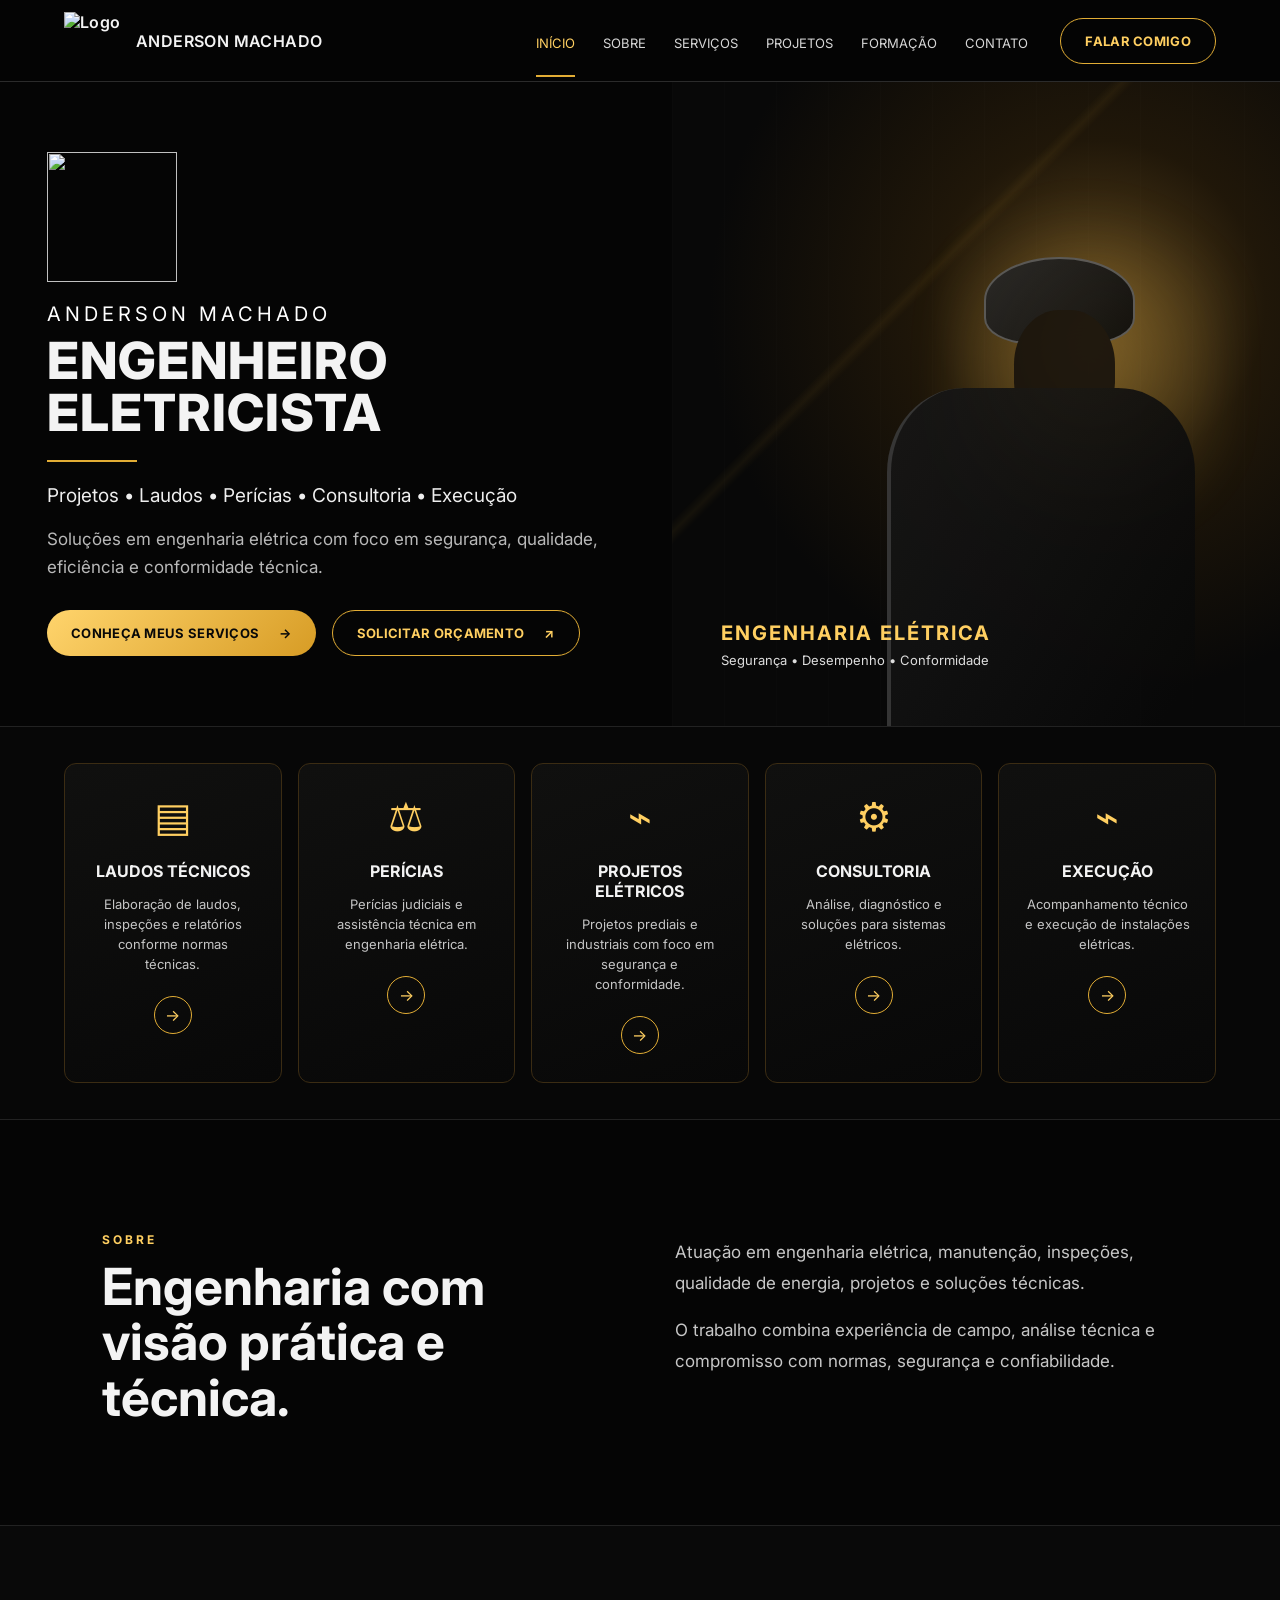
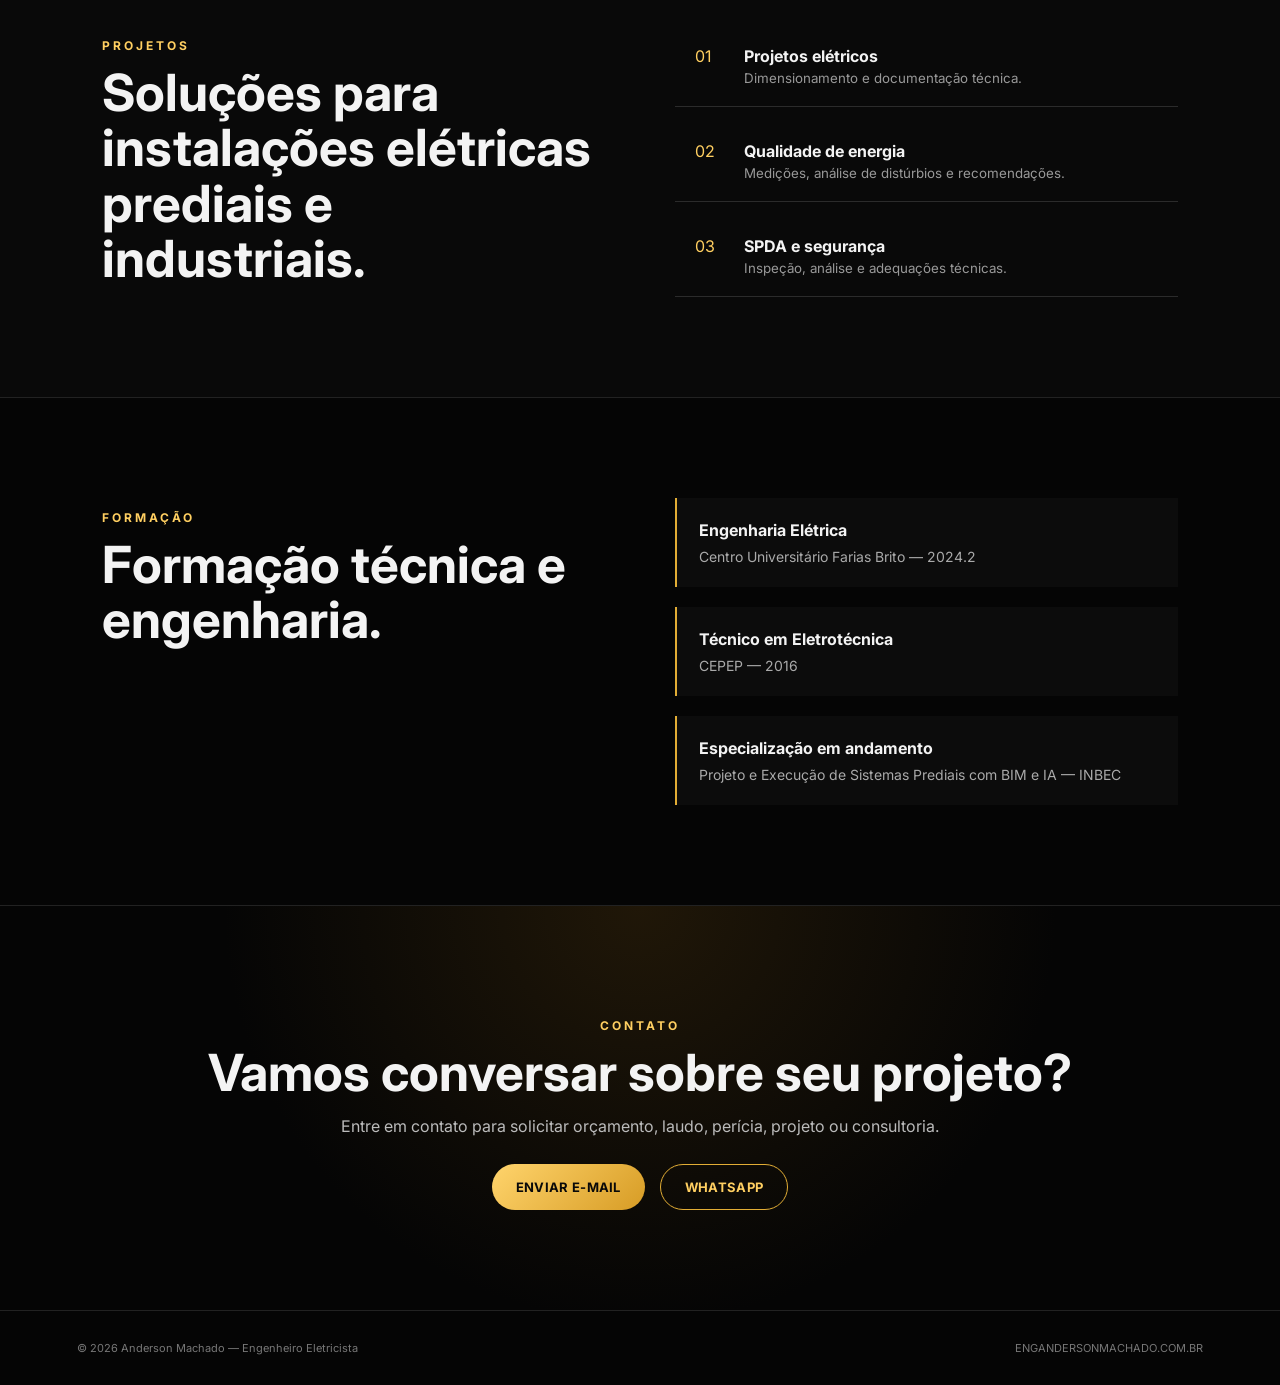
==== index.html @ fdffccc0 "Update index.html" ====
<!doctype html>
<html lang="pt-BR">
<head>
  <meta charset="utf-8">
  <meta name="viewport" content="width=device-width, initial-scale=1">
  <meta name="theme-color" content="#050505">
  <meta name="description" content="Anderson Machado — Engenheiro Eletricista. Projetos, laudos, perícias, consultoria e execução em engenharia elétrica.">
  <title>Anderson Machado | Engenheiro Eletricista</title>
  <link rel="icon" href="assets/logo-dourada.png">
  <link rel="stylesheet" href="style.css">
</head>
<body>
<header class="topbar">
  <a class="brand" href="#inicio" aria-label="Anderson Machado - início">
    <img src="assets/logo-dourada.png" alt="Logo Anderson Machado">
    <span>ANDERSON MACHADO</span>
  </a>
  <nav class="nav" aria-label="Navegação principal">
    <a class="active" href="#inicio">INÍCIO</a>
    <a href="#sobre">SOBRE</a>
    <a href="#servicos">SERVIÇOS</a>
    <a href="#projetos">PROJETOS</a>
    <a href="#formacao">FORMAÇÃO</a>
    <a href="#contato">CONTATO</a>
  </nav>
  <a class="contact-btn" href="#contato">FALAR COMIGO</a>
</header>

<main>
<section id="inicio" class="hero">
  <div class="hero-content">
    <img class="hero-logo" src="assets/logo-dourada.png" alt="">
    <p class="eyebrow">ANDERSON MACHADO</p>
    <h1>ENGENHEIRO ELETRICISTA</h1>
    <div class="gold-line"></div>
    <p class="services-line">Projetos • Laudos • Perícias • Consultoria • Execução</p>
    <p class="intro">Soluções em engenharia elétrica com foco em segurança, qualidade, eficiência e conformidade técnica.</p>
    <div class="actions">
      <a class="btn primary" href="#servicos">CONHEÇA MEUS SERVIÇOS <span>→</span></a>
      <a class="btn outline" href="#contato">SOLICITAR ORÇAMENTO <span>↗</span></a>
    </div>
  </div>
  <div class="hero-visual" aria-label="Engenharia elétrica">
    <div class="visual-overlay"></div>
    <div class="panel-glow"></div>
    <div class="engineer-silhouette">
      <div class="helmet"></div>
      <div class="head"></div>
      <div class="body"></div>
    </div>
    <div class="visual-caption">
      <strong>ENGENHARIA ELÉTRICA</strong>
      <span>Segurança • Desempenho • Conformidade</span>
    </div>
  </div>
</section>

<section id="servicos" class="cards-section">
  <div class="service-card">
    <div class="icon">▤</div>
    <h3>LAUDOS TÉCNICOS</h3>
    <p>Elaboração de laudos, inspeções e relatórios conforme normas técnicas.</p>
    <a href="#contato" aria-label="Solicitar laudo">→</a>
  </div>
  <div class="service-card">
    <div class="icon">⚖</div>
    <h3>PERÍCIAS</h3>
    <p>Perícias judiciais e assistência técnica em engenharia elétrica.</p>
    <a href="#contato" aria-label="Solicitar perícia">→</a>
  </div>
  <div class="service-card">
    <div class="icon">⌁</div>
    <h3>PROJETOS ELÉTRICOS</h3>
    <p>Projetos prediais e industriais com foco em segurança e conformidade.</p>
    <a href="#projetos" aria-label="Ver projetos">→</a>
  </div>
  <div class="service-card">
    <div class="icon">⚙</div>
    <h3>CONSULTORIA</h3>
    <p>Análise, diagnóstico e soluções para sistemas elétricos.</p>
    <a href="#contato" aria-label="Solicitar consultoria">→</a>
  </div>
  <div class="service-card">
    <div class="icon">⌁</div>
    <h3>EXECUÇÃO</h3>
    <p>Acompanhamento técnico e execução de instalações elétricas.</p>
    <a href="#contato" aria-label="Solicitar execução">→</a>
  </div>
</section>

<section id="sobre" class="section">
  <div>
    <p class="section-label">SOBRE</p>
    <h2>Engenharia com visão prática e técnica.</h2>
  </div>
  <div class="section-copy">
    <p>Atuação em engenharia elétrica, manutenção, inspeções, qualidade de energia, projetos e soluções técnicas.</p>
    <p>O trabalho combina experiência de campo, análise técnica e compromisso com normas, segurança e confiabilidade.</p>
  </div>
</section>

<section id="projetos" class="section dark-section">
  <div>
    <p class="section-label">PROJETOS</p>
    <h2>Soluções para instalações elétricas prediais e industriais.</h2>
  </div>
  <div class="project-list">
    <div><span>01</span><strong>Projetos elétricos</strong><small>Dimensionamento e documentação técnica.</small></div>
    <div><span>02</span><strong>Qualidade de energia</strong><small>Medições, análise de distúrbios e recomendações.</small></div>
    <div><span>03</span><strong>SPDA e segurança</strong><small>Inspeção, análise e adequações técnicas.</small></div>
  </div>
</section>

<section id="formacao" class="section">
  <div>
    <p class="section-label">FORMAÇÃO</p>
    <h2>Formação técnica e engenharia.</h2>
  </div>
  <div class="timeline">
    <div><b>Engenharia Elétrica</b><span>Centro Universitário Farias Brito — 2024.2</span></div>
    <div><b>Técnico em Eletrotécnica</b><span>CEPEP — 2016</span></div>
    <div><b>Especialização em andamento</b><span>Projeto e Execução de Sistemas Prediais com BIM e IA — INBEC</span></div>
  </div>
</section>

<section id="contato" class="contact-section">
  <p class="section-label">CONTATO</p>
  <h2>Vamos conversar sobre seu projeto?</h2>
  <p>Entre em contato para solicitar orçamento, laudo, perícia, projeto ou consultoria.</p>
  <div class="contact-actions">
    <a class="btn primary" href="mailto:contato@engandersonmachado.com.br">ENVIAR E-MAIL</a>
    <a class="btn outline" href="https://wa.me/5585999999999" target="_blank" rel="noopener">WHATSAPP</a>
  </div>
</section>
</main>

<footer>
  <span>© 2026 Anderson Machado — Engenheiro Eletricista</span>
  <span>ENGANDERSONMACHADO.COM.BR</span>
</footer>
</body>
</html>
---- style.css ----
@import url('https://fonts.googleapis.com/css2?family=Inter:wght@400;500;600;700;800&display=swap');
:root{--bg:#050505;--panel:#0c0c0c;--gold:#e2ad35;--gold2:#ffcf61;--text:#f3f3f3;--muted:#b9b9b9;--border:#3a2c13}
*{box-sizing:border-box}html{scroll-behavior:smooth}body{margin:0;background:var(--bg);color:var(--text);font-family:Inter,Arial,sans-serif}
a{color:inherit;text-decoration:none}.topbar{position:sticky;top:0;z-index:10;height:82px;display:flex;align-items:center;gap:32px;padding:0 5%;background:rgba(5,5,5,.94);border-bottom:1px solid #2b2b2b;backdrop-filter:blur(12px)}
.brand{display:flex;align-items:center;gap:14px;font-weight:600;letter-spacing:.4px;white-space:nowrap}.brand img{width:58px;height:58px;object-fit:contain}.nav{display:flex;gap:28px;margin-left:auto}.nav a{font-size:13px;color:#d7d7d7;padding:31px 0 24px;border-bottom:2px solid transparent}.nav a:hover,.nav .active{color:var(--gold2);border-color:var(--gold)}
.contact-btn,.btn{border:1px solid var(--gold);border-radius:28px;padding:14px 24px;font-weight:700;font-size:13px;letter-spacing:.3px}.contact-btn{color:var(--gold2);white-space:nowrap}
.hero{min-height:640px;display:grid;grid-template-columns:1.05fr .95fr;border-bottom:1px solid #222}.hero-content{padding:70px 7%;display:flex;flex-direction:column;justify-content:center}.hero-logo{width:130px;height:130px;object-fit:contain;margin-bottom:20px}.eyebrow{font-size:20px;letter-spacing:4px;margin:0 0 8px;color:#fff}.hero h1{font-size:clamp(34px,4vw,60px);line-height:1.02;margin:0;font-weight:800;letter-spacing:1px}.gold-line{width:90px;height:2px;background:var(--gold);margin:22px 0}.services-line{font-size:19px;margin:0 0 18px;color:#eee}.intro{max-width:650px;font-size:17px;line-height:1.65;color:var(--muted);margin:0}.actions{display:flex;gap:16px;margin-top:28px;flex-wrap:wrap}.btn{display:inline-flex;align-items:center;gap:20px}.btn.primary{background:linear-gradient(135deg,#ffd46c,#d79c25);color:#090909;border:none}.btn.outline{color:var(--gold2)}
.hero-visual{position:relative;overflow:hidden;background:radial-gradient(circle at 70% 35%,#5a431c 0,#201709 28%,#080808 65%);min-height:640px}.hero-visual:before{content:"";position:absolute;inset:0;background:linear-gradient(135deg,transparent 35%,rgba(226,173,53,.18) 36%,transparent 37%),linear-gradient(90deg,rgba(255,255,255,.03) 1px,transparent 1px);background-size:auto,52px 52px;opacity:.35}.panel-glow{position:absolute;width:46%;height:70%;right:9%;top:10%;background:radial-gradient(circle,rgba(255,199,77,.3),transparent 65%);filter:blur(20px)}.engineer-silhouette{position:absolute;right:14%;bottom:0;width:55%;height:75%;opacity:.9}.helmet{position:absolute;right:18%;top:3%;width:45%;height:18%;border-radius:50% 50% 30% 30%;background:linear-gradient(135deg,#292929,#0b0b0b);border:2px solid #5c5c5c}.head{position:absolute;right:24%;top:14%;width:30%;height:25%;border-radius:45% 45% 40% 40%;background:#17120c}.body{position:absolute;right:0;bottom:0;width:92%;height:70%;border-radius:25% 25% 0 0;background:linear-gradient(120deg,#171717,#080808);border-left:4px solid #3a3a3a}.visual-caption{position:absolute;left:8%;bottom:9%;display:flex;flex-direction:column;gap:7px}.visual-caption strong{font-size:20px;color:var(--gold2);letter-spacing:2px}.visual-caption span{color:#ddd;font-size:13px}
.cards-section{display:grid;grid-template-columns:repeat(5,1fr);gap:16px;padding:36px 5%;background:#070707}.service-card{position:relative;min-height:245px;padding:28px 24px;border:1px solid #3b2c13;border-radius:12px;background:linear-gradient(160deg,#10100f,#080808);text-align:center}.icon{font-size:40px;color:var(--gold2);margin-bottom:20px}.service-card h3{font-size:16px;margin:0 0 12px}.service-card p{font-size:13px;line-height:1.55;color:#c5c5c5}.service-card>a{display:flex;width:38px;height:38px;border:1px solid var(--gold);border-radius:50%;align-items:center;justify-content:center;margin:22px auto 0;color:var(--gold2)}
.section{display:grid;grid-template-columns:1fr 1fr;gap:70px;padding:100px 8%;border-top:1px solid #222}.section h2,.contact-section h2{font-size:clamp(30px,4vw,52px);line-height:1.08;margin:0}.section-label{color:var(--gold2);letter-spacing:3px;font-size:12px;font-weight:700}.section-copy{color:#c7c7c7;line-height:1.8;font-size:17px}.dark-section{background:#090909}.project-list{display:grid;gap:14px}.project-list>div{display:grid;grid-template-columns:45px 1fr;gap:4px;padding:20px;border-bottom:1px solid #2b2b2b}.project-list span{color:var(--gold2)}.project-list small{grid-column:2;color:#999}.timeline{display:grid;gap:20px}.timeline div{padding:22px;border-left:2px solid var(--gold);background:#0c0c0c}.timeline b,.timeline span{display:block}.timeline span{color:#aaa;margin-top:8px;font-size:14px}
.contact-section{text-align:center;padding:100px 8%;background:radial-gradient(circle at 50% 0,#201708,transparent 55%);border-top:1px solid #222}.contact-section>p:not(.section-label){color:#bbb}.contact-actions{display:flex;justify-content:center;gap:15px;margin-top:28px;flex-wrap:wrap}
footer{display:flex;justify-content:space-between;gap:20px;padding:30px 6%;font-size:11px;color:#777;border-top:1px solid #222}
@media(max-width:1050px){.nav{gap:14px}.cards-section{grid-template-columns:repeat(2,1fr)}.hero{grid-template-columns:1fr}.hero-visual{min-height:430px}.hero-content{padding:60px 8%}}
@media(max-width:700px){.topbar{height:70px;padding:0 18px}.brand span{font-size:13px}.brand img{width:45px;height:45px}.nav{display:none}.contact-btn{margin-left:auto;padding:11px 14px;font-size:11px}.hero-content{padding:48px 24px}.hero-logo{width:90px;height:90px}.services-line{font-size:16px}.intro{font-size:15px}.hero-visual{min-height:350px}.cards-section{grid-template-columns:1fr;padding:24px 18px}.section{grid-template-columns:1fr;gap:30px;padding:70px 24px}.section h2,.contact-section h2{font-size:34px}footer{flex-direction:column;text-align:center}}
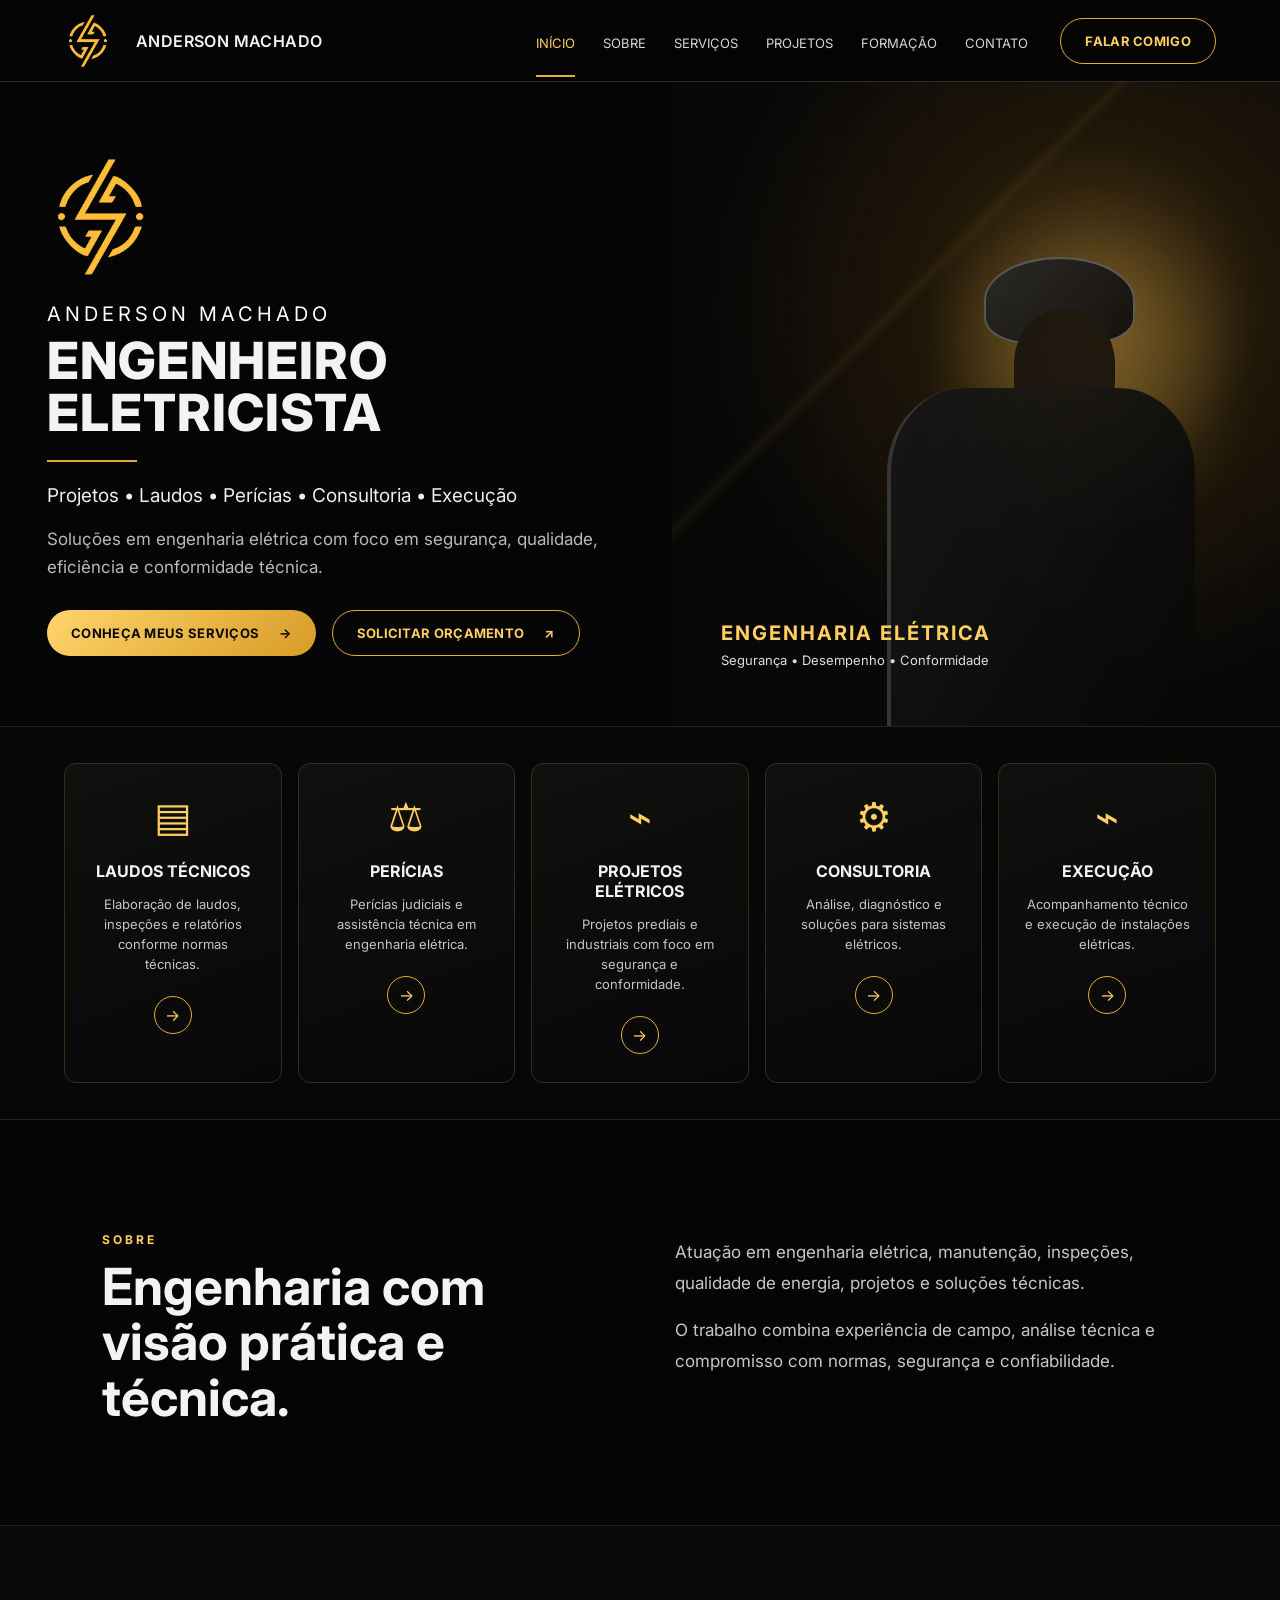
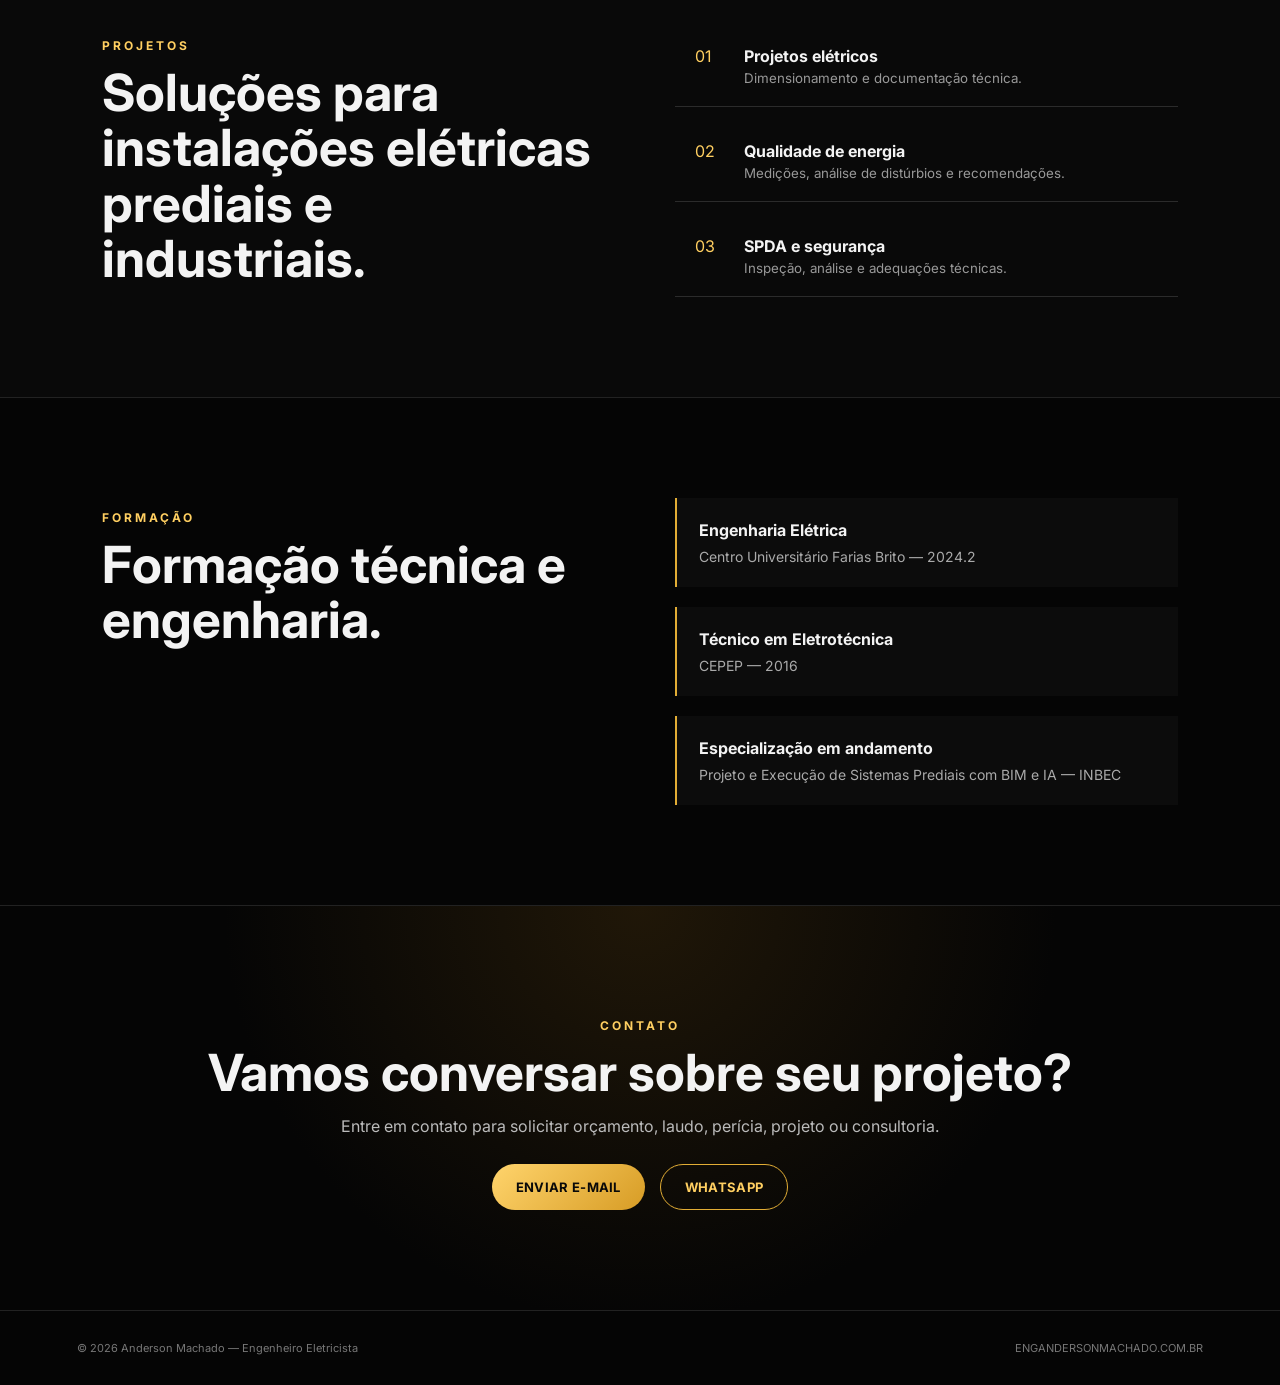
==== commit 4b747ac0: "Update index.html" ====
--- a/index.html
+++ b/index.html
@@ -6,13 +6,13 @@
   <meta name="theme-color" content="#050505">
   <meta name="description" content="Anderson Machado — Engenheiro Eletricista. Projetos, laudos, perícias, consultoria e execução em engenharia elétrica.">
   <title>Anderson Machado | Engenheiro Eletricista</title>
-  <link rel="icon" href="assets/logo-dourada.png">
+  <link rel="icon" href="logo-dourada.png">
   <link rel="stylesheet" href="style.css">
 </head>
 <body>
 <header class="topbar">
   <a class="brand" href="#inicio" aria-label="Anderson Machado - início">
-    <img src="assets/logo-dourada.png" alt="Logo Anderson Machado">
+    <img src="logo-dourada.png" alt="Logo Anderson Machado">
     <span>ANDERSON MACHADO</span>
   </a>
   <nav class="nav" aria-label="Navegação principal">
@@ -29,7 +29,7 @@
 <main>
 <section id="inicio" class="hero">
   <div class="hero-content">
-    <img class="hero-logo" src="assets/logo-dourada.png" alt="">
+    <img class="hero-logo" src="logo-dourada.png" alt="">
     <p class="eyebrow">ANDERSON MACHADO</p>
     <h1>ENGENHEIRO ELETRICISTA</h1>
     <div class="gold-line"></div>
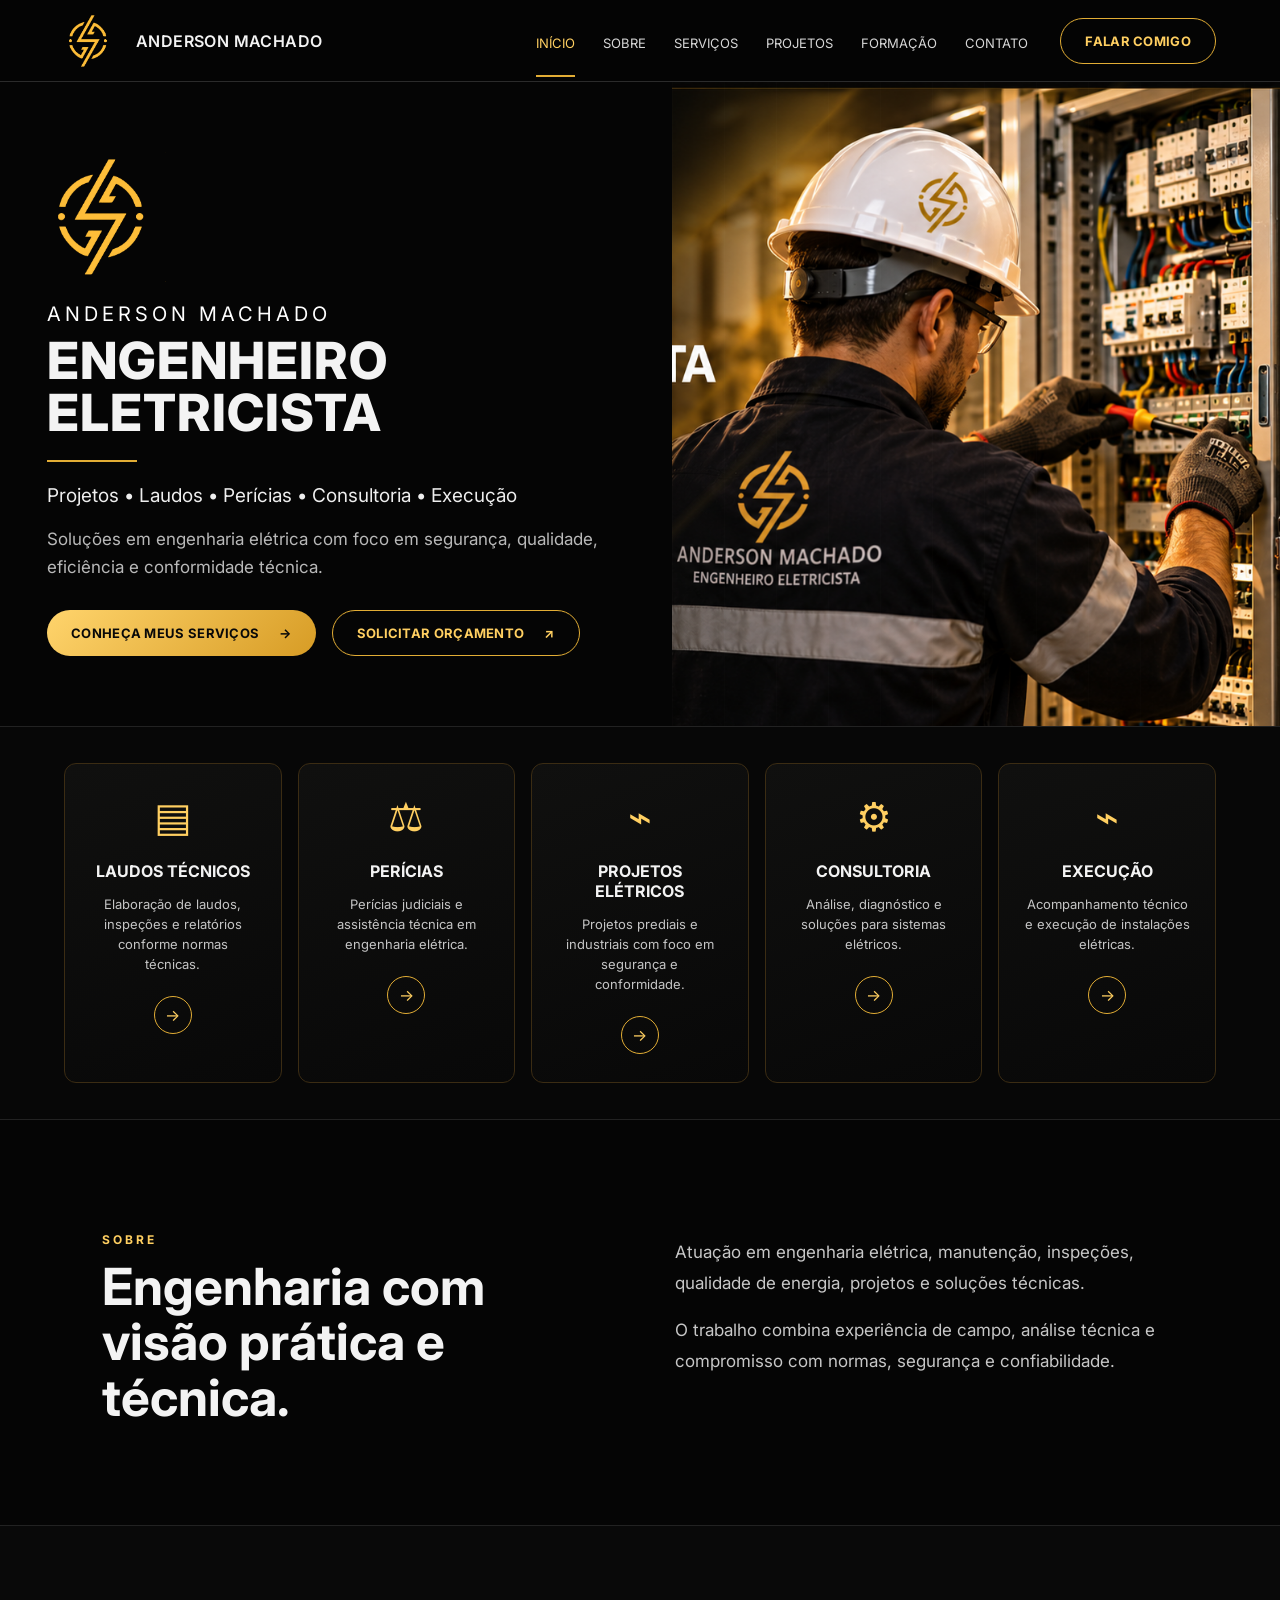
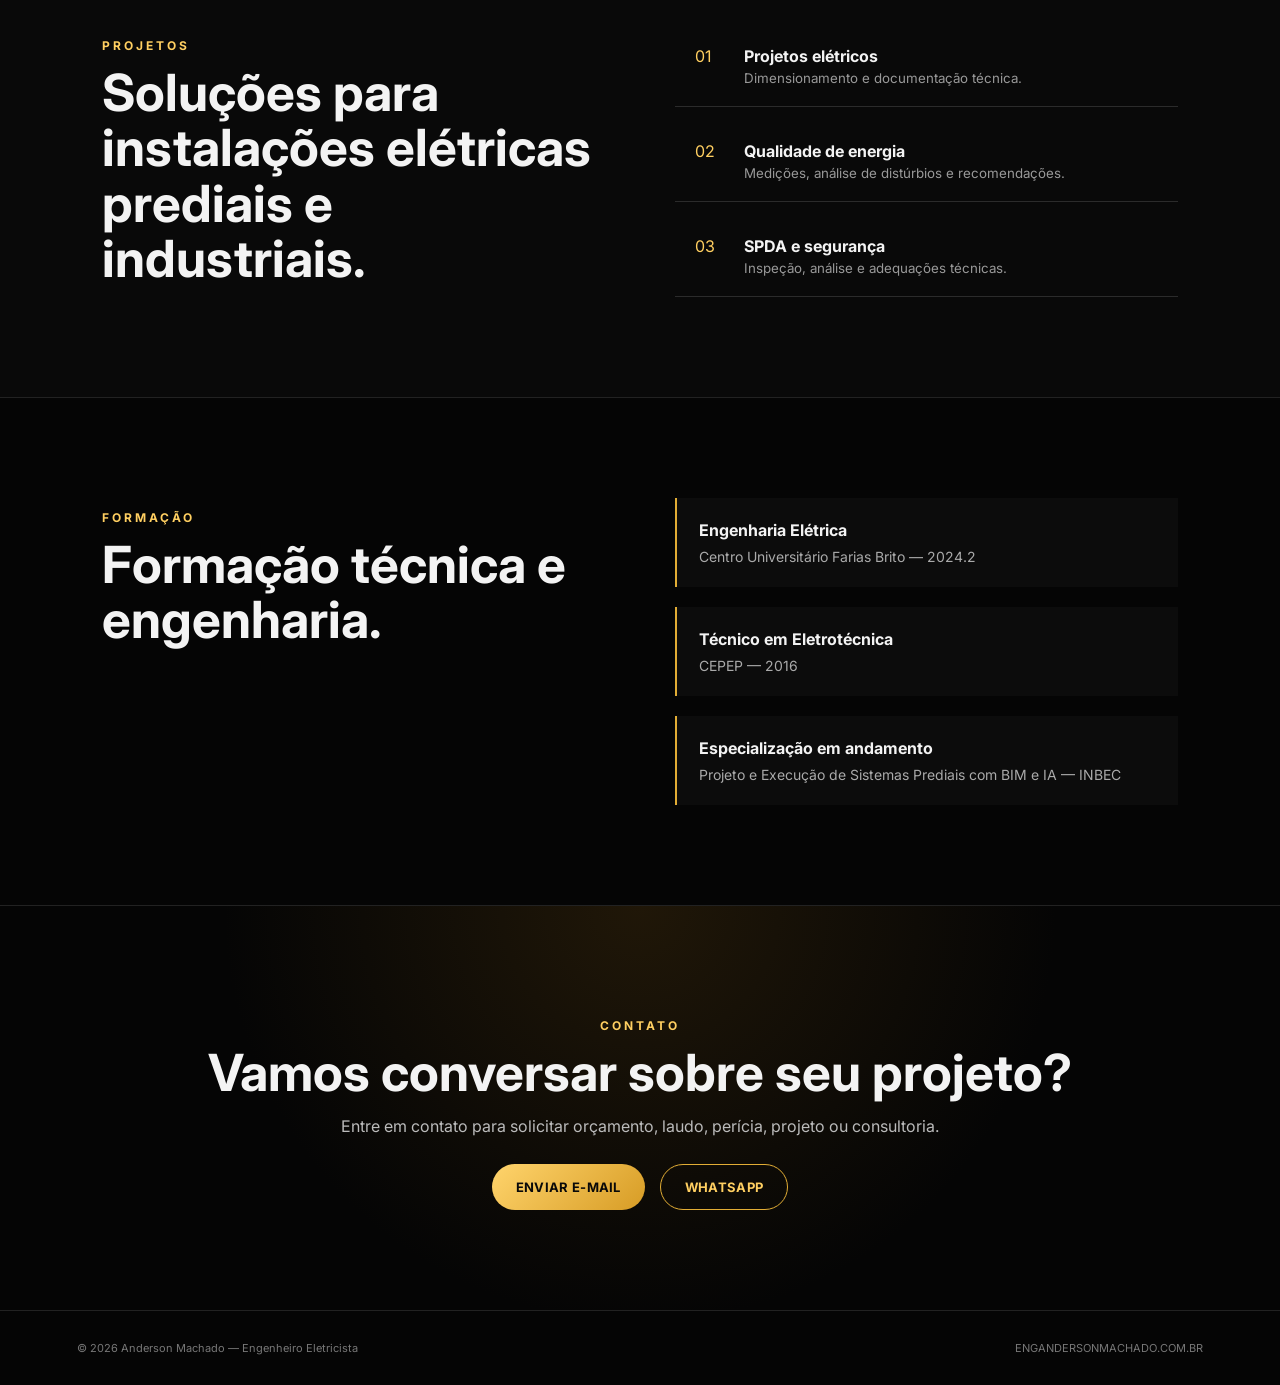
==== commit 753a49ce: "Update index.html" ====
--- a/index.html
+++ b/index.html
@@ -40,19 +40,11 @@
       <a class="btn outline" href="#contato">SOLICITAR ORÇAMENTO <span>↗</span></a>
     </div>
   </div>
-  <div class="hero-visual" aria-label="Engenharia elétrica">
-    <div class="visual-overlay"></div>
-    <div class="panel-glow"></div>
-    <div class="engineer-silhouette">
-      <div class="helmet"></div>
-      <div class="head"></div>
-      <div class="body"></div>
-    </div>
-    <div class="visual-caption">
-      <strong>ENGENHARIA ELÉTRICA</strong>
-      <span>Segurança • Desempenho • Conformidade</span>
-    </div>
-  </div>
+  <div class="hero-visual" aria-label="Técnico eletricista trabalhando em quadro elétrico">
+  <img src="tecnico-quadro-eletrico.png"
+       alt="Técnico eletricista trabalhando em quadro elétrico"
+       style="width:100%;height:100%;object-fit:cover;display:block;">
+</div>
 </section>
 
 <section id="servicos" class="cards-section">
@@ -128,8 +120,8 @@
   <h2>Vamos conversar sobre seu projeto?</h2>
   <p>Entre em contato para solicitar orçamento, laudo, perícia, projeto ou consultoria.</p>
   <div class="contact-actions">
-    <a class="btn primary" href="mailto:contato@engandersonmachado.com.br">ENVIAR E-MAIL</a>
-    <a class="btn outline" href="https://wa.me/5585999999999" target="_blank" rel="noopener">WHATSAPP</a>
+    <a class="btn primary" href="mailto:andersonmachado.eng@gmail.com">ENVIAR E-MAIL</a>
+    <a class="btn outline" href="https://wa.me/+5585997261752" target="_blank" rel="noopener">WHATSAPP</a>
   </div>
 </section>
 </main>
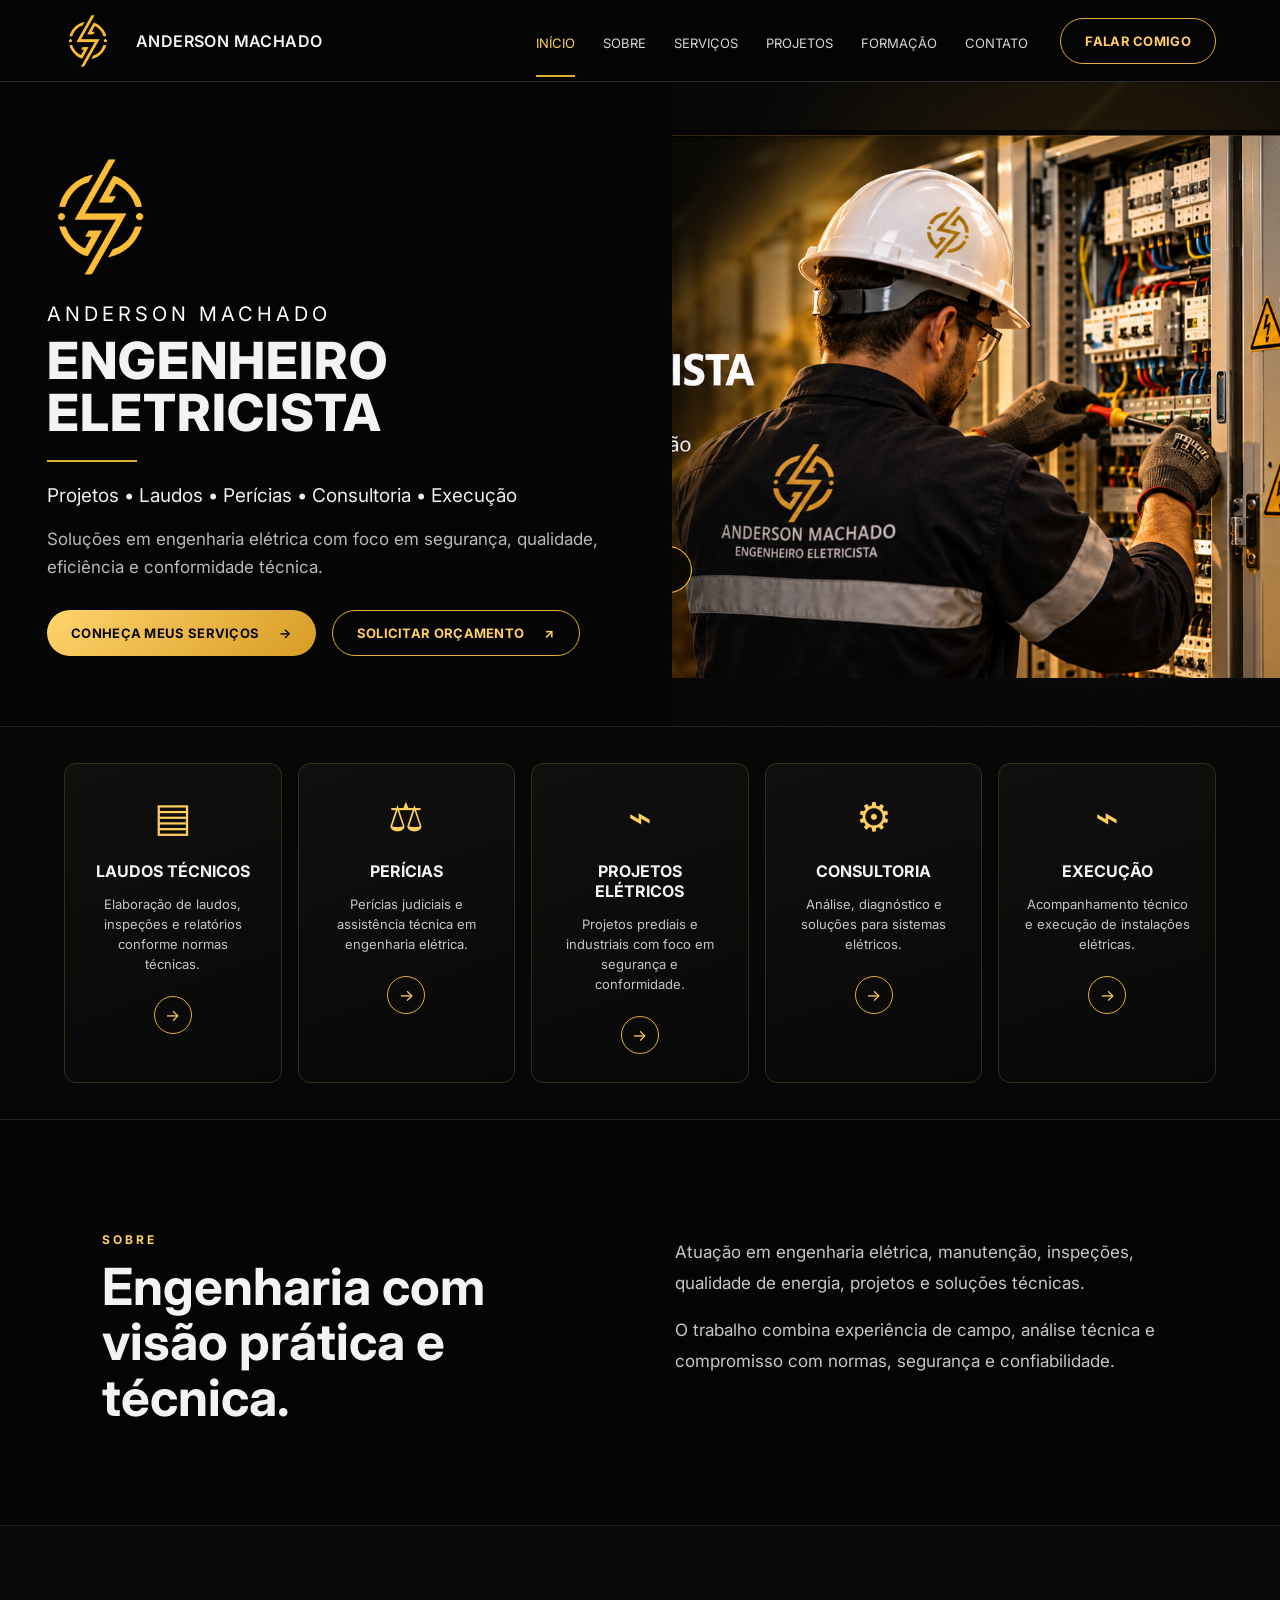
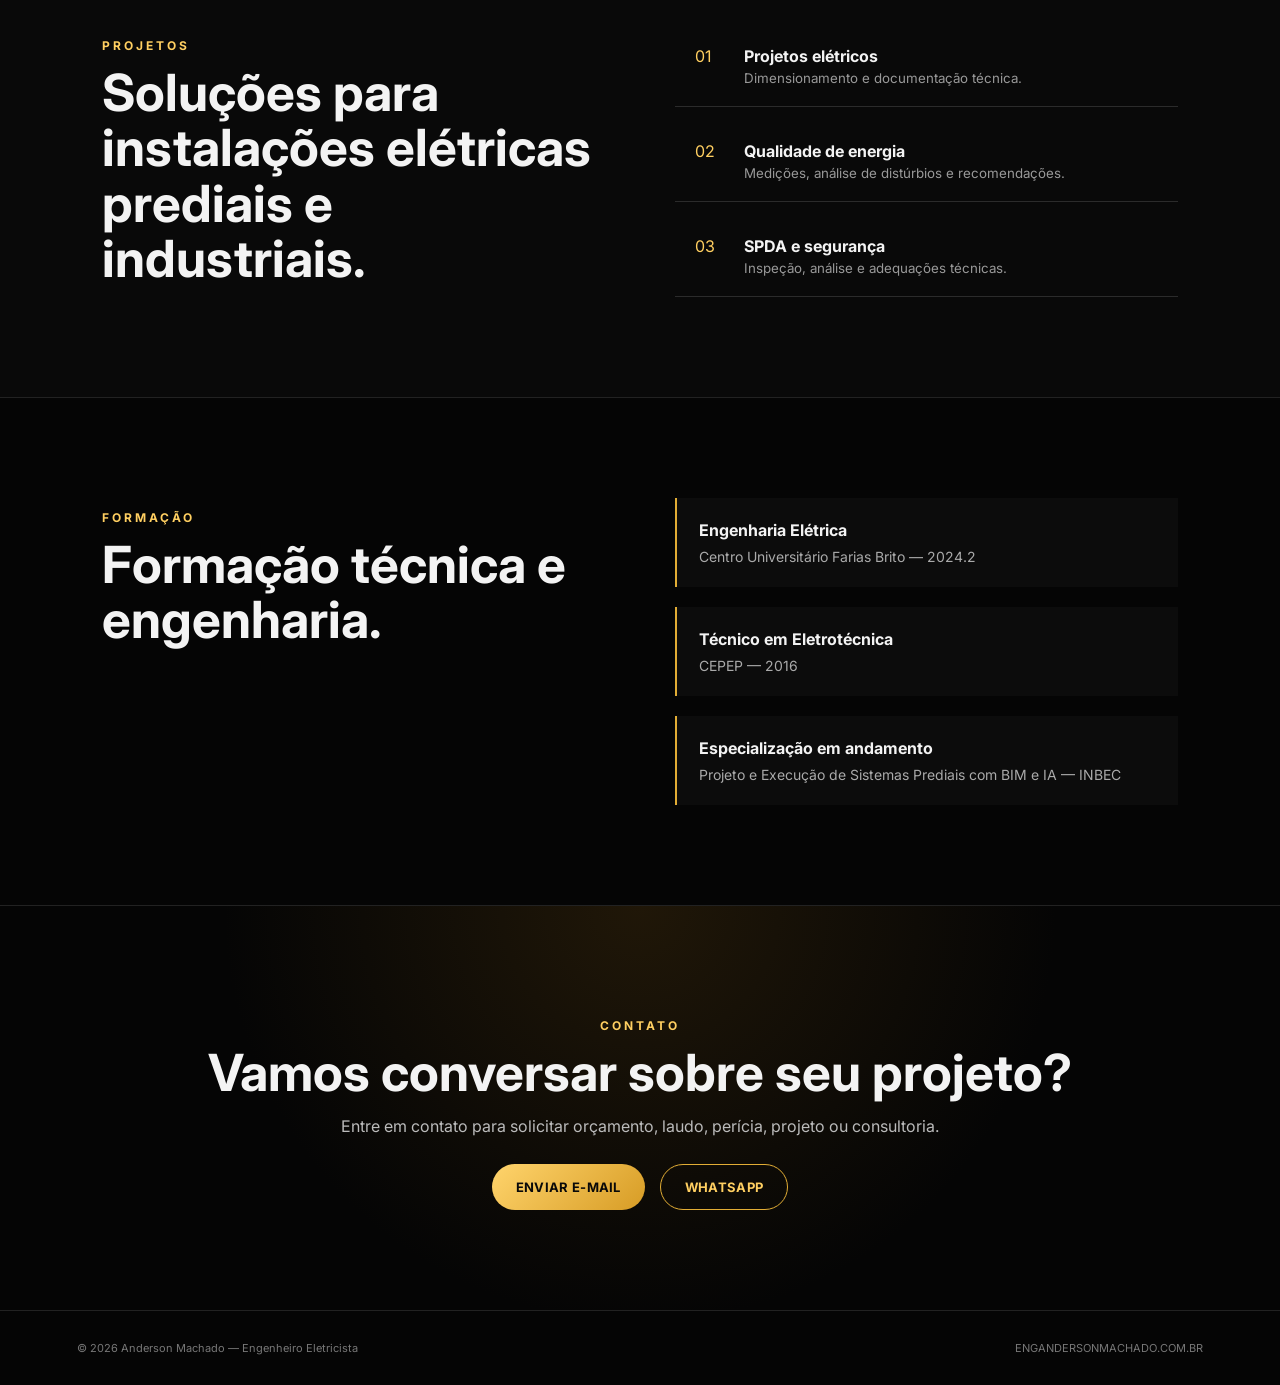
==== commit 1219f1e3: "Update index.html" ====
--- a/index.html
+++ b/index.html
@@ -43,7 +43,7 @@
   <div class="hero-visual" aria-label="Técnico eletricista trabalhando em quadro elétrico">
   <img src="tecnico-quadro-eletrico.png"
        alt="Técnico eletricista trabalhando em quadro elétrico"
-       style="width:100%;height:100%;object-fit:cover;display:block;">
+       style="width:100%;height:100%;object-fit:contain;display:block;">
 </div>
 </section>
 
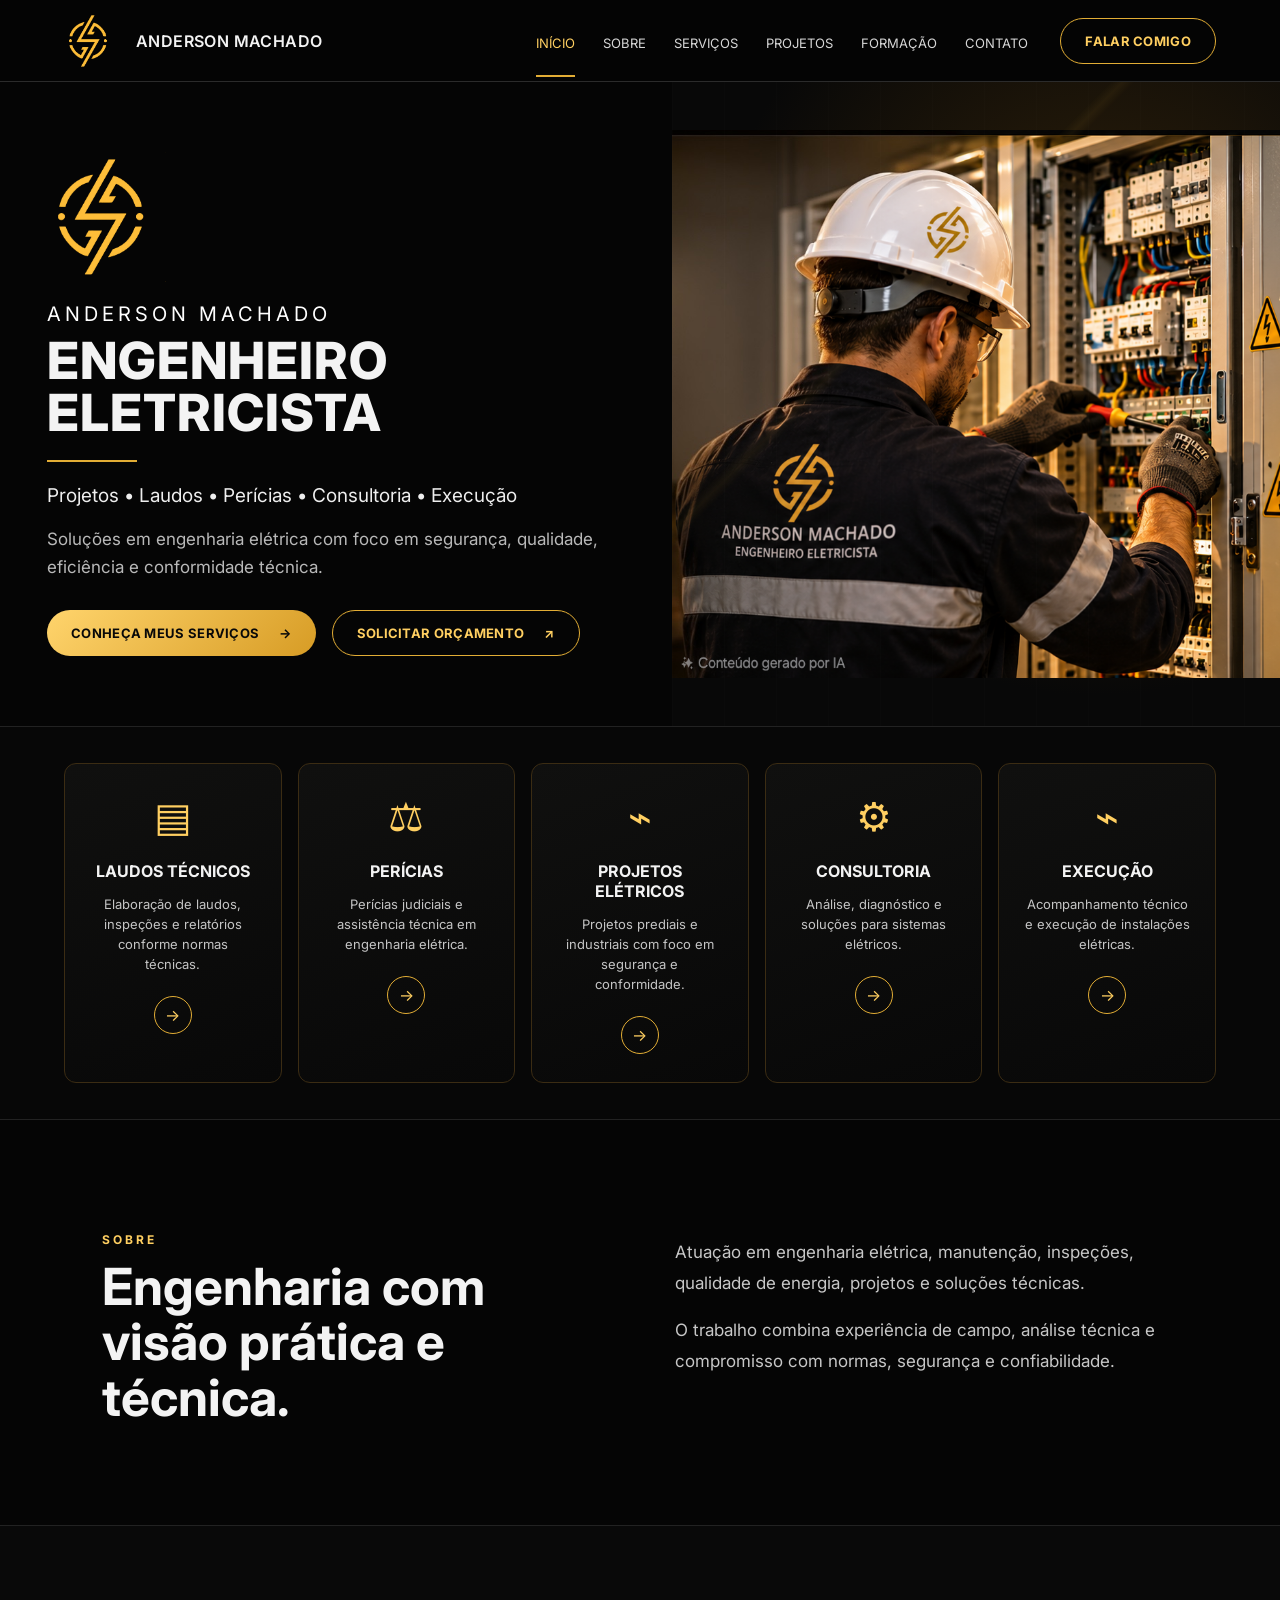
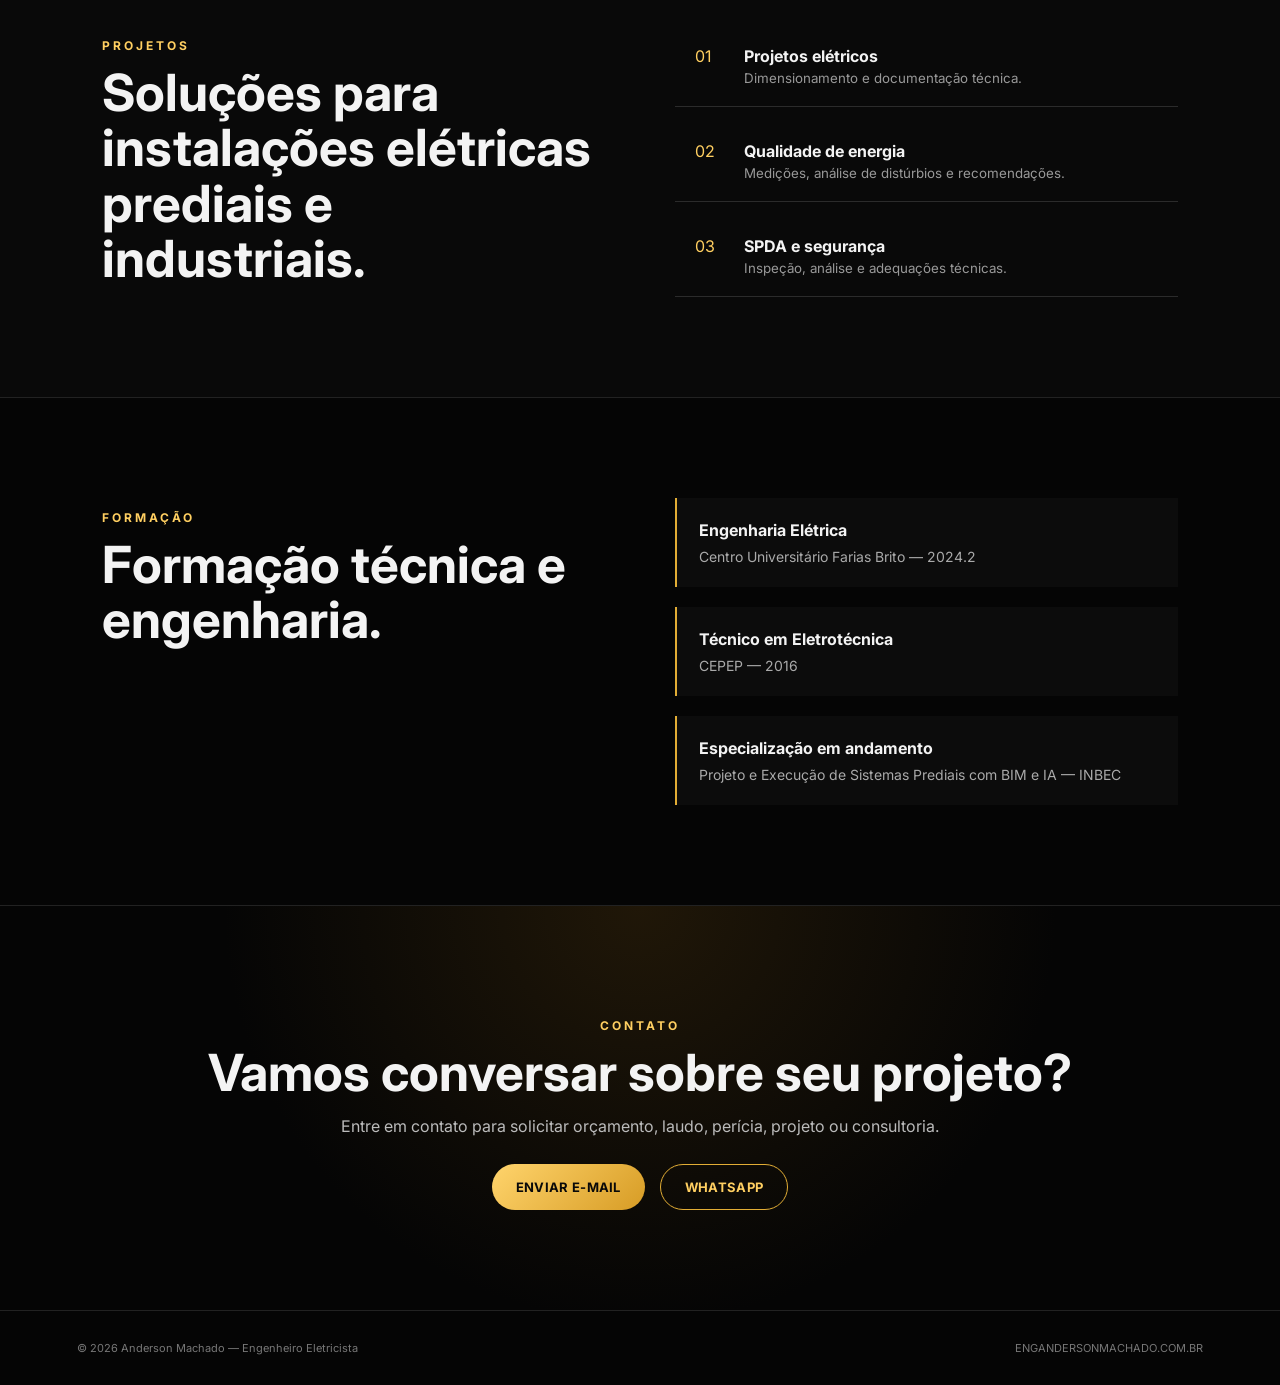
==== commit e05bbcab: "Update index.html" ====
--- a/index.html
+++ b/index.html
@@ -41,7 +41,7 @@
     </div>
   </div>
   <div class="hero-visual" aria-label="Técnico eletricista trabalhando em quadro elétrico">
-  <img src="tecnico-quadro-eletrico.png"
+  <img src="tecnico-quadro-eletrico(1).png"
        alt="Técnico eletricista trabalhando em quadro elétrico"
        style="width:100%;height:100%;object-fit:contain;display:block;">
 </div>
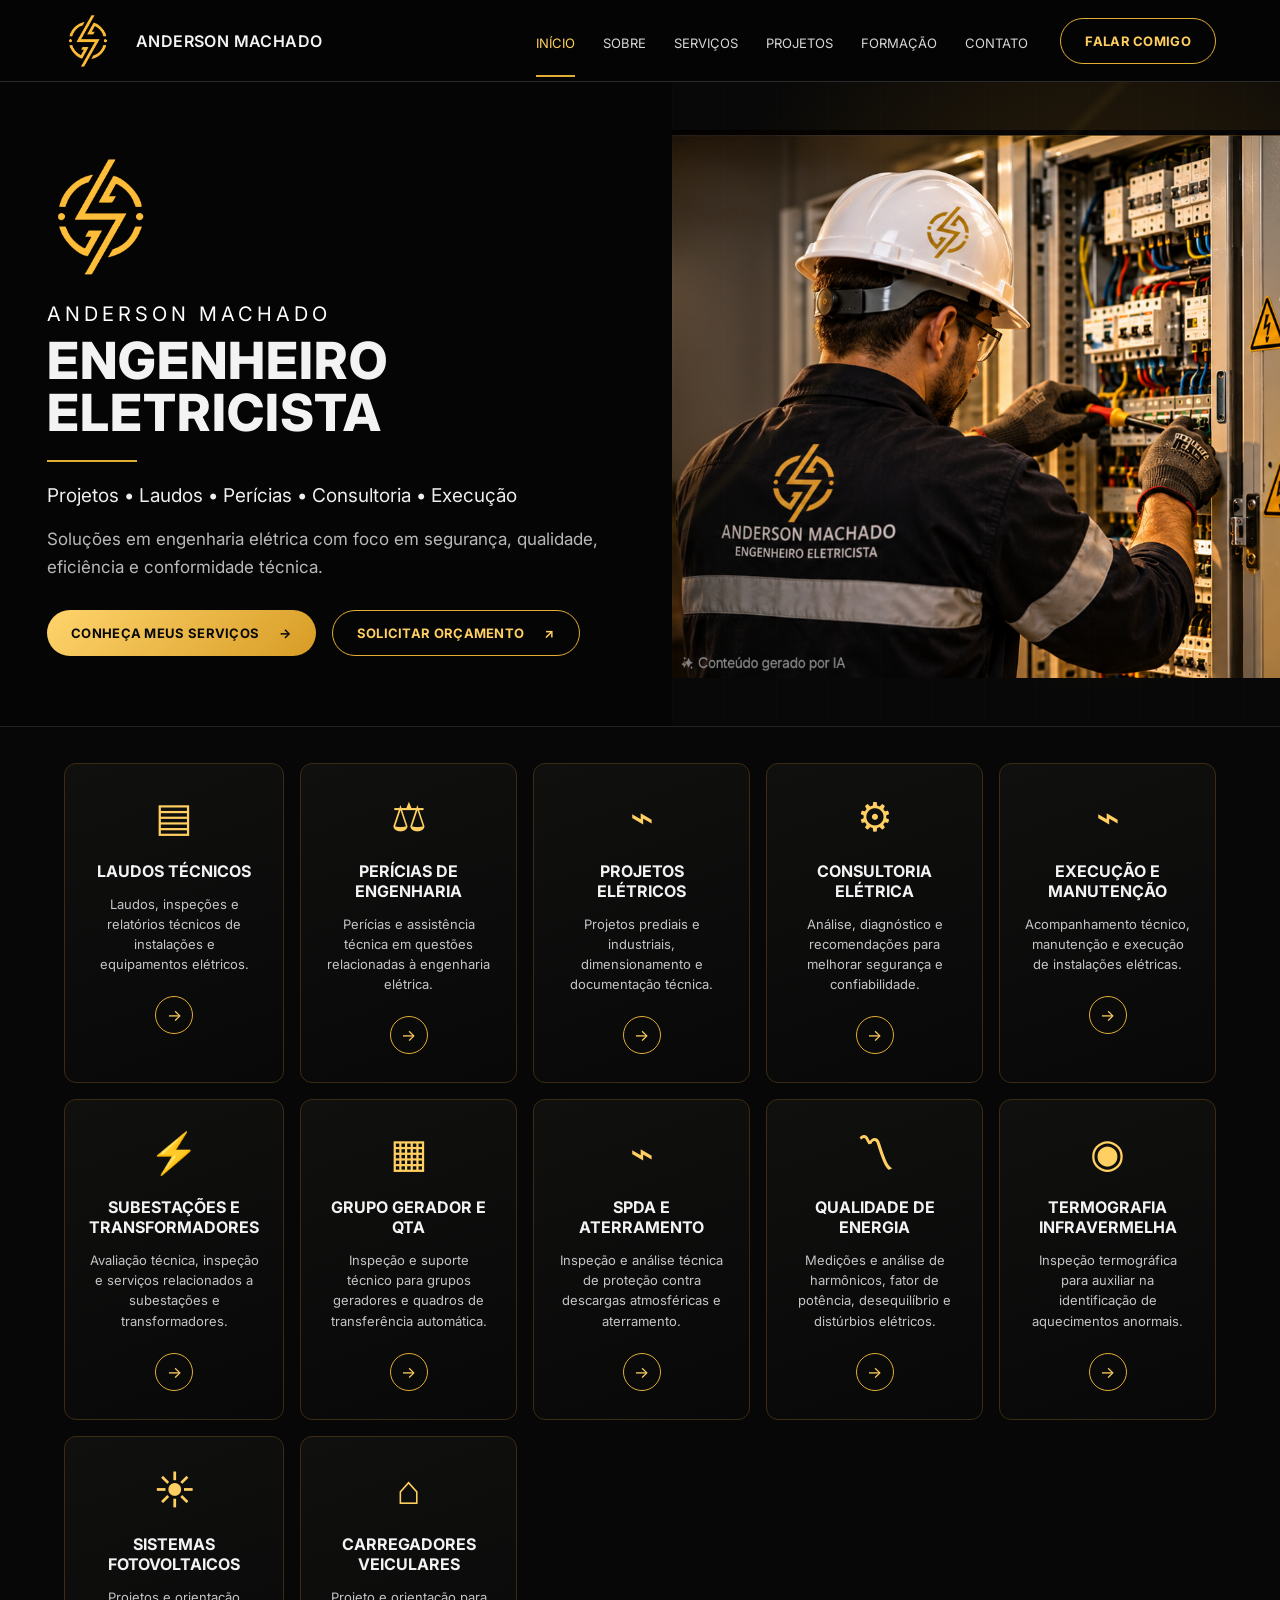
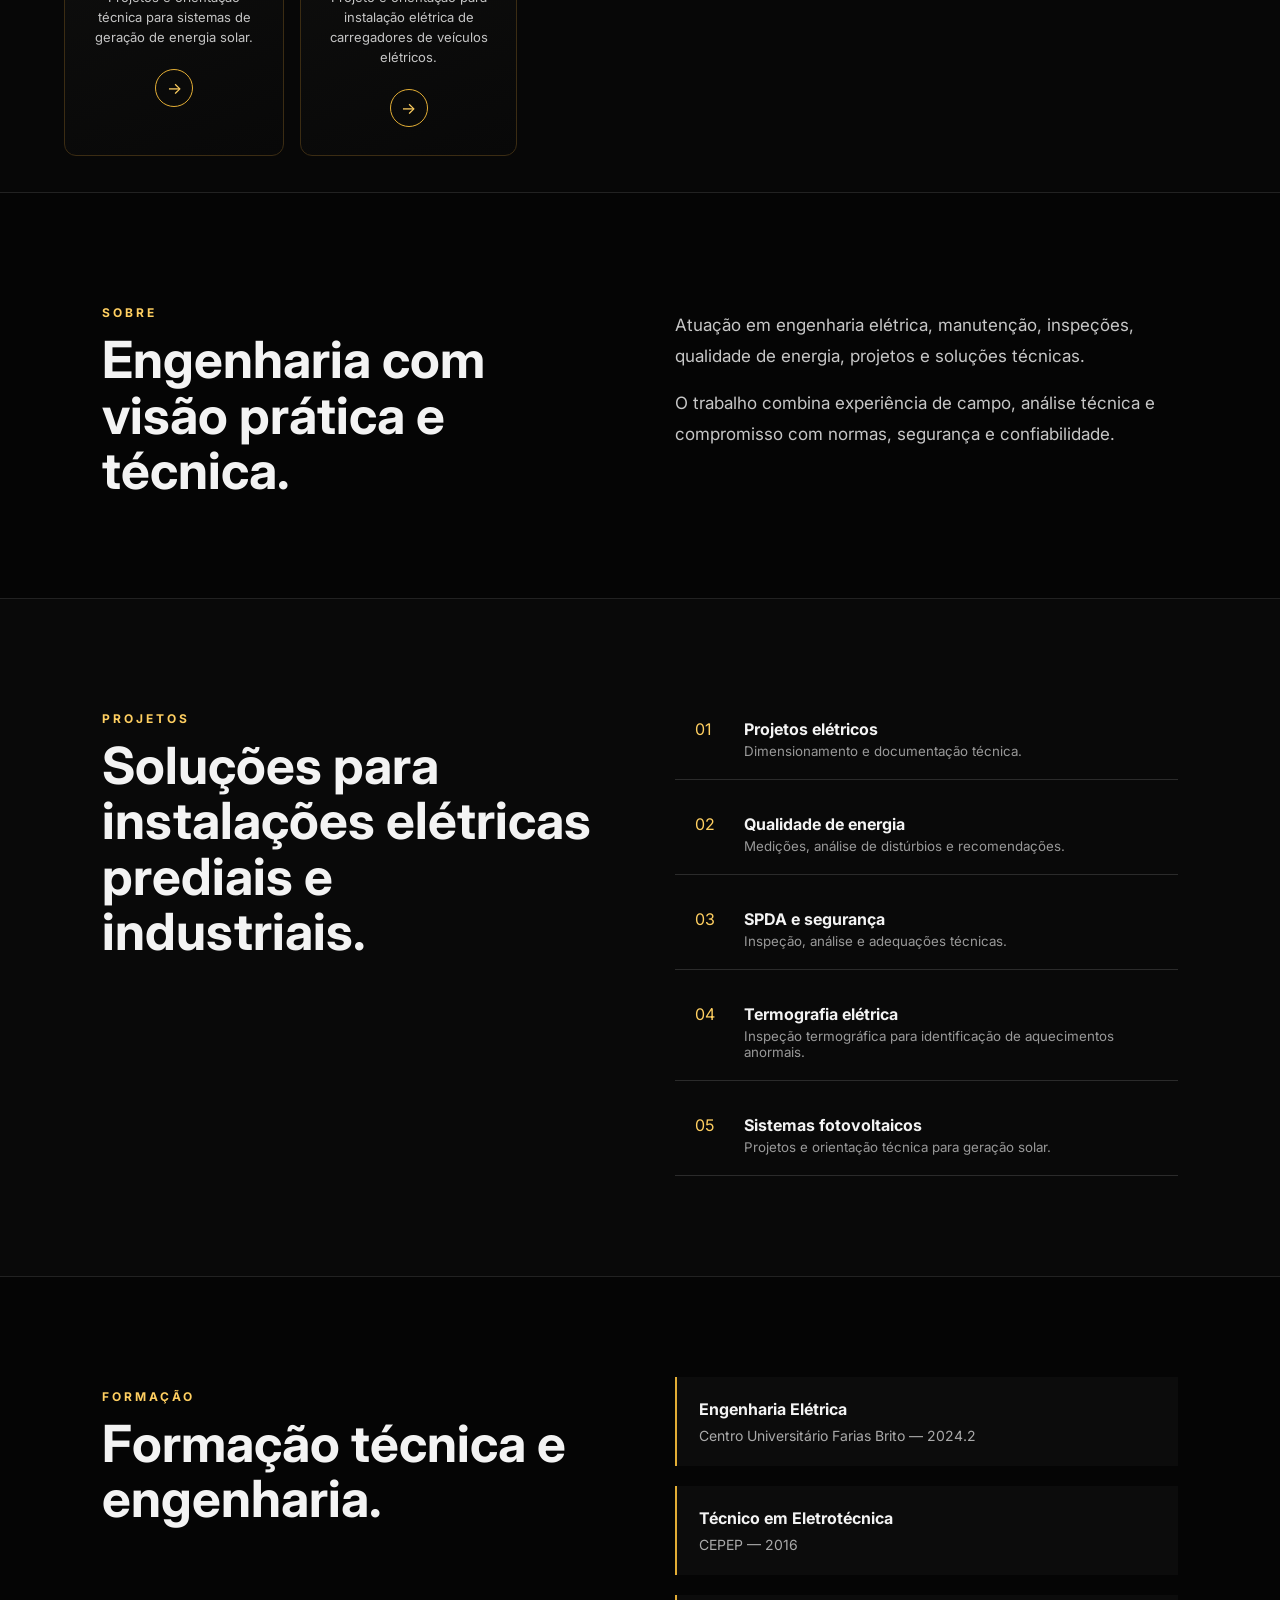
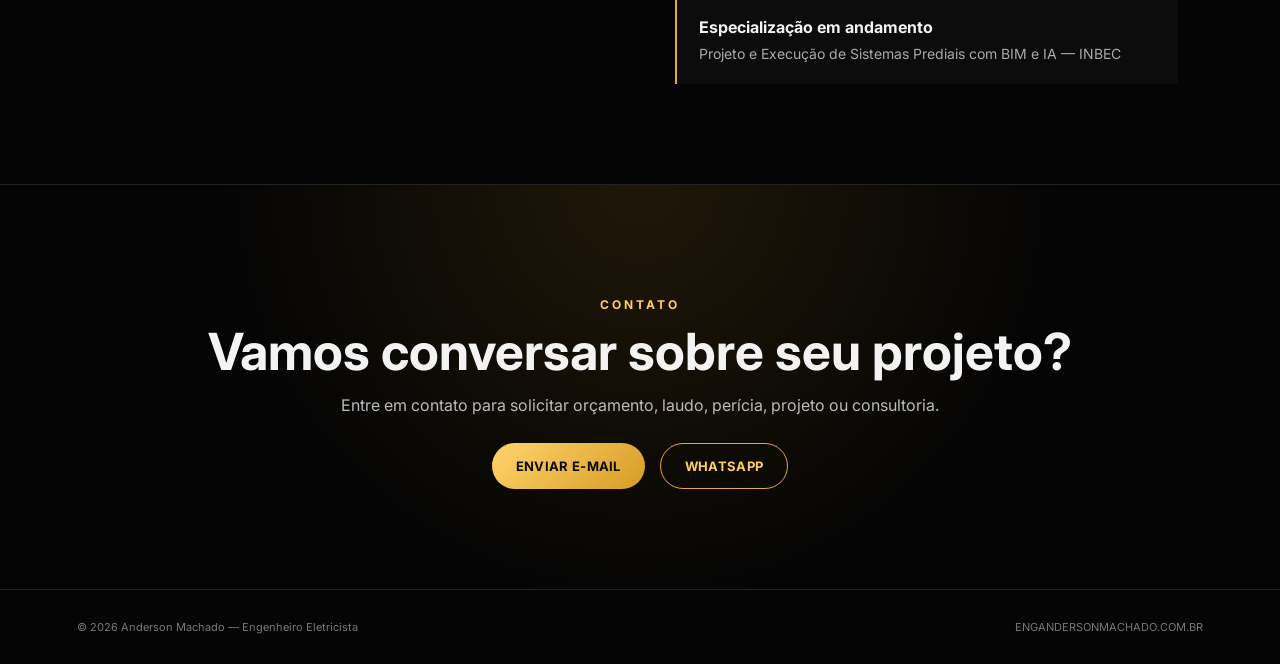
==== commit 1ea6a5a5: "Update index.html" ====
--- a/index.html
+++ b/index.html
@@ -1,13 +1,58 @@
 <!doctype html>
 <html lang="pt-BR">
 <head>
-  <meta charset="utf-8">
-  <meta name="viewport" content="width=device-width, initial-scale=1">
-  <meta name="theme-color" content="#050505">
-  <meta name="description" content="Anderson Machado — Engenheiro Eletricista. Projetos, laudos, perícias, consultoria e execução em engenharia elétrica.">
-  <title>Anderson Machado | Engenheiro Eletricista</title>
-  <link rel="icon" href="logo-dourada.png">
-  <link rel="stylesheet" href="style.css">
+    <meta charset="utf-8">
+
+    <meta name="viewport" content="width=device-width, initial-scale=1">
+
+    <title>Anderson Machado | Engenheiro Eletricista em Fortaleza e Ceará</title>
+
+    <meta name="description" content="Anderson Machado, engenheiro eletricista em Fortaleza e no Ceará. Projetos elétricos prediais e industriais, laudos técnicos, perícias, SPDA, aterramento, qualidade de energia, termografia e sistemas fotovoltaicos.">
+
+    <meta name="keywords" content="engenheiro eletricista Fortaleza, engenheiro eletricista Ceará, projetos elétricos, projeto elétrico predial, projeto elétrico industrial, laudo técnico elétrico, perícia elétrica, SPDA, aterramento, qualidade de energia, termografia elétrica, subestação, transformador, grupo gerador, QTA, sistema fotovoltaico, carregador veicular, manutenção elétrica, consultoria elétrica">
+
+    <meta name="author" content="Anderson Machado">
+
+    <meta name="robots" content="index, follow">
+
+    <meta name="theme-color" content="#050505">
+
+    <link rel="canonical" href="https://engandersonmachado.com.br/">
+
+    <link rel="icon" href="logo-dourada.png">
+
+    <link rel="stylesheet" href="style.css">
+
+    <script type="application/ld+json">
+    {
+      "@context": "https://schema.org",
+      "@type": "ProfessionalService",
+      "name": "Anderson Machado - Engenharia Elétrica",
+      "url": "https://engandersonmachado.com.br/",
+      "image": "https://engandersonmachado.com.br/logo-dourada.png",
+      "email": "andersonmachado.eng@gmail.com",
+      "telephone": "+55-85-99726-1752",
+      "areaServed": {
+        "@type": "AdministrativeArea",
+        "name": "Fortaleza e Ceará, Brasil"
+      },
+      "description": "Serviços de engenharia elétrica, projetos, laudos técnicos, perícias, SPDA, qualidade de energia, termografia e sistemas fotovoltaicos."
+    }
+    </script>
+
+
+    <!-- Compartilhamento nas redes sociais -->
+    <meta property="og:title" content="Anderson Machado | Engenheiro Eletricista em Fortaleza e Ceará">
+
+    <meta property="og:description" content="Projetos elétricos, laudos técnicos, perícias, SPDA, qualidade de energia, termografia, sistemas fotovoltaicos e consultoria em engenharia elétrica em Fortaleza e no Ceará.">
+
+    <meta property="og:url" content="https://engandersonmachado.com.br/">
+
+    <meta property="og:type" content="website">
+
+    <meta property="og:image" content="https://engandersonmachado.com.br/logo-dourada.png">
+
+    <meta property="og:locale" content="pt_BR">
 </head>
 <body>
 <header class="topbar">
@@ -47,36 +92,78 @@
 </div>
 </section>
 
-<section id="servicos" class="cards-section">
+<section id="servicos" class="cards-section" aria-label="Serviços de engenharia elétrica">
   <div class="service-card">
     <div class="icon">▤</div>
     <h3>LAUDOS TÉCNICOS</h3>
-    <p>Elaboração de laudos, inspeções e relatórios conforme normas técnicas.</p>
-    <a href="#contato" aria-label="Solicitar laudo">→</a>
+    <p>Laudos, inspeções e relatórios técnicos de instalações e equipamentos elétricos.</p>
+    <a href="#contato" aria-label="Solicitar laudo técnico">→</a>
   </div>
   <div class="service-card">
     <div class="icon">⚖</div>
-    <h3>PERÍCIAS</h3>
-    <p>Perícias judiciais e assistência técnica em engenharia elétrica.</p>
-    <a href="#contato" aria-label="Solicitar perícia">→</a>
+    <h3>PERÍCIAS DE ENGENHARIA</h3>
+    <p>Perícias e assistência técnica em questões relacionadas à engenharia elétrica.</p>
+    <a href="#contato" aria-label="Solicitar perícia de engenharia">→</a>
   </div>
   <div class="service-card">
     <div class="icon">⌁</div>
     <h3>PROJETOS ELÉTRICOS</h3>
-    <p>Projetos prediais e industriais com foco em segurança e conformidade.</p>
-    <a href="#projetos" aria-label="Ver projetos">→</a>
+    <p>Projetos prediais e industriais, dimensionamento e documentação técnica.</p>
+    <a href="#projetos" aria-label="Ver projetos elétricos">→</a>
   </div>
   <div class="service-card">
     <div class="icon">⚙</div>
-    <h3>CONSULTORIA</h3>
-    <p>Análise, diagnóstico e soluções para sistemas elétricos.</p>
-    <a href="#contato" aria-label="Solicitar consultoria">→</a>
+    <h3>CONSULTORIA ELÉTRICA</h3>
+    <p>Análise, diagnóstico e recomendações para melhorar segurança e confiabilidade.</p>
+    <a href="#contato" aria-label="Solicitar consultoria elétrica">→</a>
   </div>
   <div class="service-card">
     <div class="icon">⌁</div>
-    <h3>EXECUÇÃO</h3>
-    <p>Acompanhamento técnico e execução de instalações elétricas.</p>
-    <a href="#contato" aria-label="Solicitar execução">→</a>
+    <h3>EXECUÇÃO E MANUTENÇÃO</h3>
+    <p>Acompanhamento técnico, manutenção e execução de instalações elétricas.</p>
+    <a href="#contato" aria-label="Solicitar execução ou manutenção elétrica">→</a>
+  </div>
+  <div class="service-card">
+    <div class="icon">⚡</div>
+    <h3>SUBESTAÇÕES E TRANSFORMADORES</h3>
+    <p>Avaliação técnica, inspeção e serviços relacionados a subestações e transformadores.</p>
+    <a href="#contato" aria-label="Consultar serviço de subestações e transformadores">→</a>
+  </div>
+  <div class="service-card">
+    <div class="icon">▦</div>
+    <h3>GRUPO GERADOR E QTA</h3>
+    <p>Inspeção e suporte técnico para grupos geradores e quadros de transferência automática.</p>
+    <a href="#contato" aria-label="Consultar serviço de grupo gerador e QTA">→</a>
+  </div>
+  <div class="service-card">
+    <div class="icon">⌁</div>
+    <h3>SPDA E ATERRAMENTO</h3>
+    <p>Inspeção e análise técnica de proteção contra descargas atmosféricas e aterramento.</p>
+    <a href="#contato" aria-label="Consultar serviço de SPDA e aterramento">→</a>
+  </div>
+  <div class="service-card">
+    <div class="icon">〽</div>
+    <h3>QUALIDADE DE ENERGIA</h3>
+    <p>Medições e análise de harmônicos, fator de potência, desequilíbrio e distúrbios elétricos.</p>
+    <a href="#contato" aria-label="Solicitar análise de qualidade de energia">→</a>
+  </div>
+  <div class="service-card">
+    <div class="icon">◉</div>
+    <h3>TERMOGRAFIA INFRAVERMELHA</h3>
+    <p>Inspeção termográfica para auxiliar na identificação de aquecimentos anormais.</p>
+    <a href="#contato" aria-label="Solicitar inspeção termográfica">→</a>
+  </div>
+  <div class="service-card">
+    <div class="icon">☀</div>
+    <h3>SISTEMAS FOTOVOLTAICOS</h3>
+    <p>Projetos e orientação técnica para sistemas de geração de energia solar.</p>
+    <a href="#contato" aria-label="Consultar projetos fotovoltaicos">→</a>
+  </div>
+  <div class="service-card">
+    <div class="icon">⌂</div>
+    <h3>CARREGADORES VEICULARES</h3>
+    <p>Projeto e orientação para instalação elétrica de carregadores de veículos elétricos.</p>
+    <a href="#contato" aria-label="Consultar projeto de carregador veicular">→</a>
   </div>
 </section>
 
@@ -100,6 +187,8 @@
     <div><span>01</span><strong>Projetos elétricos</strong><small>Dimensionamento e documentação técnica.</small></div>
     <div><span>02</span><strong>Qualidade de energia</strong><small>Medições, análise de distúrbios e recomendações.</small></div>
     <div><span>03</span><strong>SPDA e segurança</strong><small>Inspeção, análise e adequações técnicas.</small></div>
+     <div><span>04</span><strong>Termografia elétrica</strong><small>Inspeção termográfica para identificação de aquecimentos anormais.</small></div>
+     <div><span>05</span><strong>Sistemas fotovoltaicos</strong><small>Projetos e orientação técnica para geração solar.</small></div>
   </div>
 </section>
 
